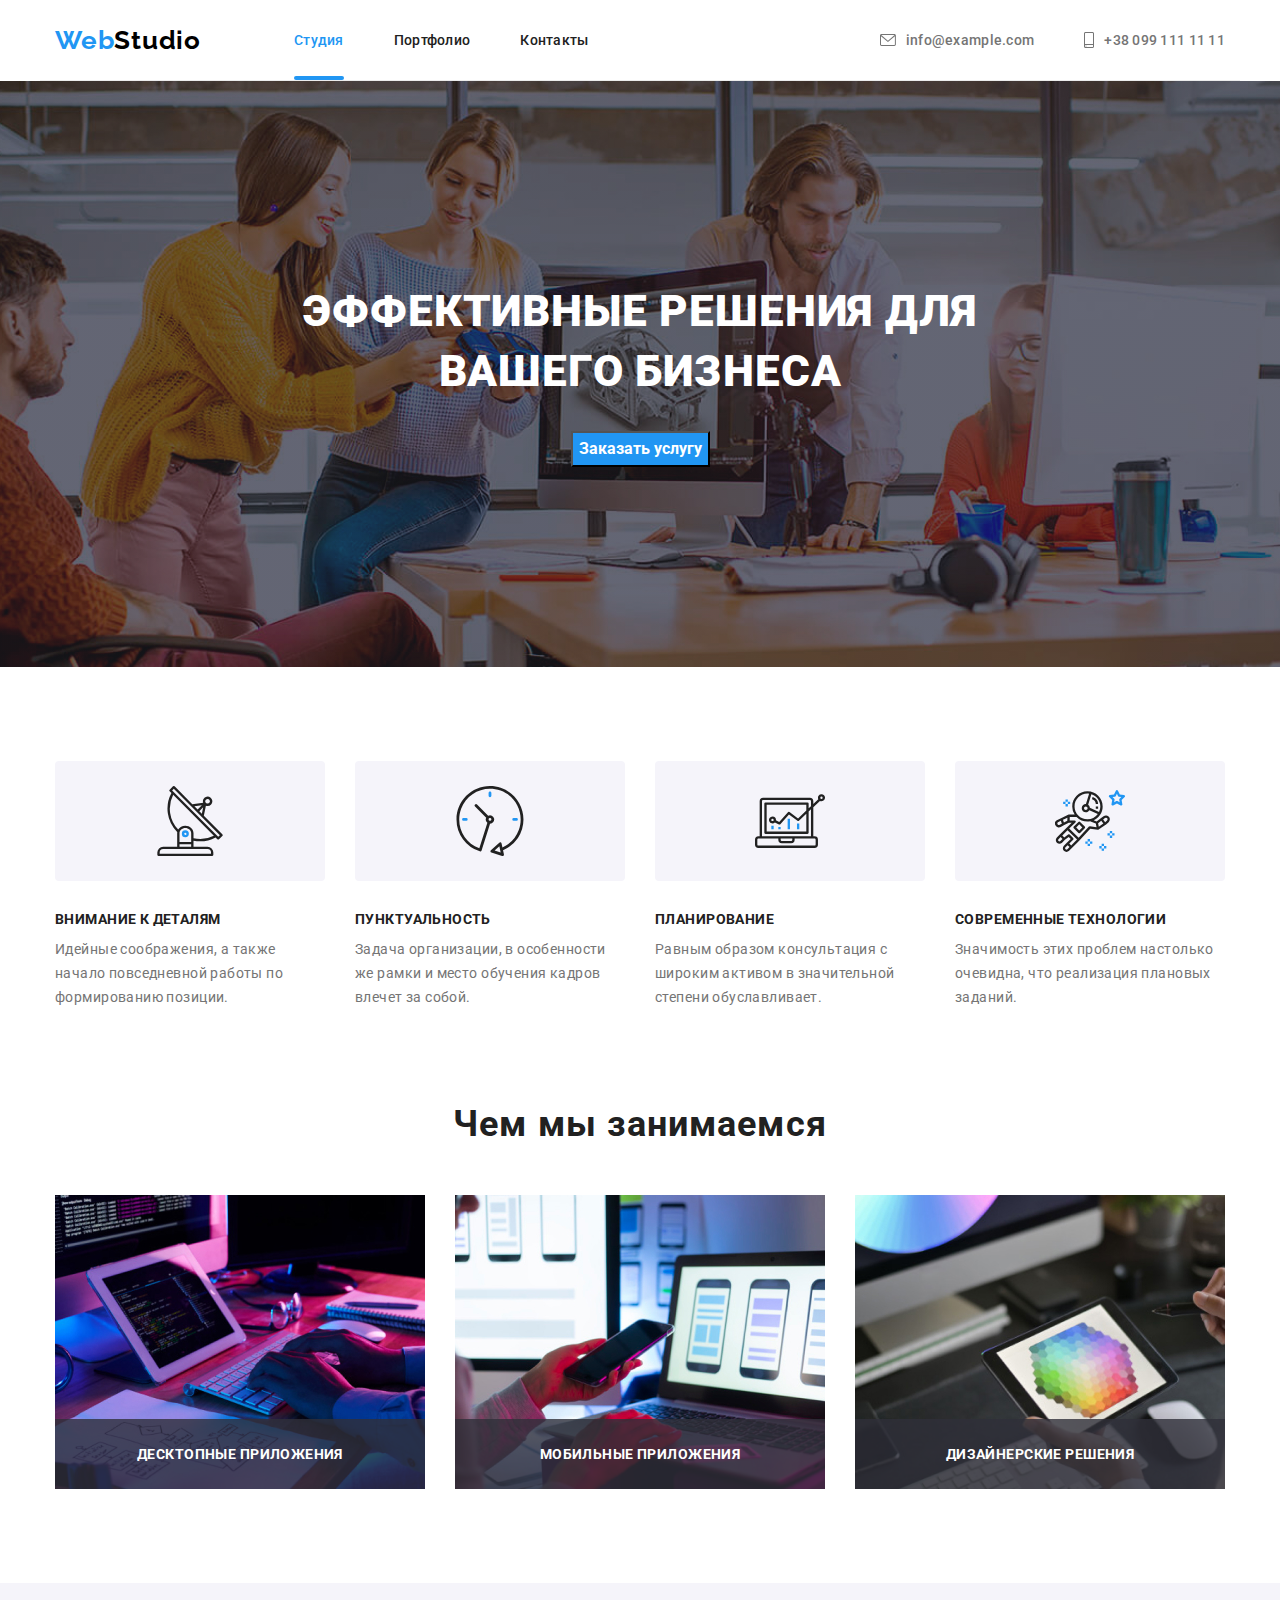
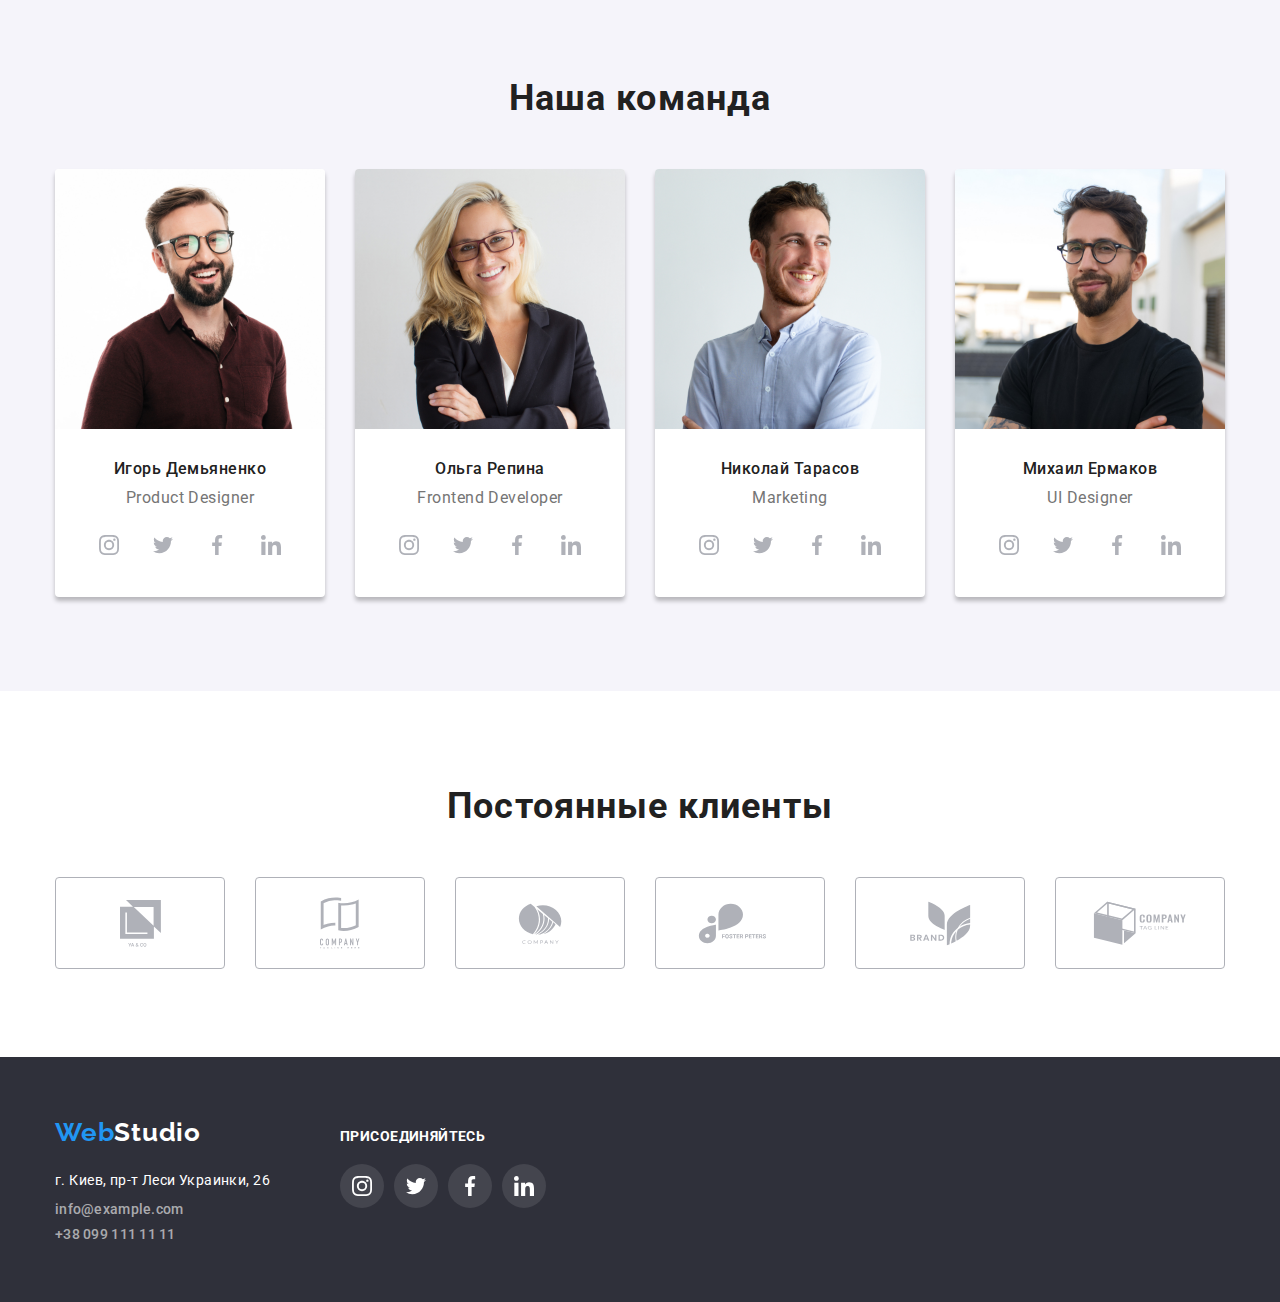
==== index.html @ e147293d "начало" ====
<!DOCTYPE html>
<html lang="ru">
  <head>
    <meta charset="UTF-8">
    <meta http-equiv="X-UA-Compatible" content="IE=edge">
    <meta name="viewport" content="width=device-width, initial-scale=1.0">
    <title>WebStudio</title>
    <link rel="preconnect" href="https://fonts.googleapis.com">
    <link rel="preconnect" href="https://fonts.gstatic.com" crossorigin>
    <link href="https://fonts.googleapis.com/css2?family=Raleway:wght@700&family=Roboto:wght@400;500;700;900&display=swap" rel="stylesheet">
    <link rel="stylesheet" href="https://cdnjs.cloudflare.com/ajax/libs/modern-normalize/1.1.0/modern-normalize.min.css">
    <link rel="stylesheet" href="./css/style.css"/>
  </head>
  <body>
    <!--Шапка сайта-->
    <header>
      <!-- навигация -->
      <div class="conteiner head">
        <a  href="index.html" class="logo">Web<span class="logo-span">Studio</span></a>
        <nav class="nav">
          <ul class="nav-list">
            <li class="nav-item"><a class="nav-link studio" href="index.html">Студия</a></li>
            <li class="nav-item"><a class="nav-link" href="portfolio.html">Портфолио</a></li>
            <li class="nav-item"><a class="nav-link" href="">Контакты</a></li>
          </ul>
        </nav>
        <ul class="contact-list">
          <li class="contact-item mail">
            <a class="contact-link" href="mailto:info@example.com">
              <svg class="contact-svg" width="16px" height="12px">
                <use href="./foto/symbol-defs.svg#envelope"></use>
              </svg>
              info@example.com
            </a>
          </li>
          <li class="contact-item tel">
            <a class="contact-link" href="tel:+380991111111">
              <svg class="contact-svg" width="10px" height="16px">
                <use href="./foto/symbol-defs.svg#smartphone"></use>
              </svg>
              +38 099 111 11 11
            </a>
          </li>
        </ul>
      </div>
    </header>
    <main>
      <!-- эффективные решения-->
      <section class="effective-solutions">
        <div class="conteiner">
          <h1 class="effective-solutions-title">Эффективные решения для вашего бизнеса</h1>
          <button type="button" class="effective-solutions-button" data-modal-open>Заказать услугу</button>
        </div>
      </section>
      <!-- список преимуществ-->
      <section class="advantage">
        <div class="conteiner">

          <h2 class="advantage-title visually-hidden">Наши преимущестсва</h2>
          <ul class="advantage-list">
            <li class="advantage-item">
                <div class="advantage-bg"> 
                  <svg class="advantage-svg" width="70px" height="70px">
                    <use href="./foto/symbol-defs.svg#antenna"></use>
                  </svg>
                </div>
                <h3 class="advantage-item-title">Внимание к деталям</h3>
                <p class="advantage-item-text">Идейные соображения, а также начало повседневной работы по формированию позиции.</p>
            </li>
            <li class="advantage-item">
              <div class="advantage-bg"> 
                <svg class="advantage-svg" width="70px" height="70px">
                  <use href="./foto/symbol-defs.svg#clock"></use>
                </svg>
              </div>
              <h3 class="advantage-item-title">Пунктуальность</h3>
              <p class="advantage-item-text">Задача организации, в особенности же рамки и место обучения кадров влечет за собой.</p>
            </li>
            <li class="advantage-item">
              <div class="advantage-bg"> 
                <svg class="advantage-svg" width="70px" height="70px">
                  <use href="./foto/symbol-defs.svg#diagram"></use>
                </svg>
              </div>
              <h3 class="advantage-item-title">Планирование</h3>
              <p class="advantage-item-text">Равным образом консультация с широким активом в значительной степени обуславливает.</p>
            </li>
            <li class="advantage-item">
              <div class="advantage-bg"> 
                <svg class="advantage-svg" width="70px" height="70px">
                  <use href="./foto/symbol-defs.svg#astronaut"></use>
                </svg>
              </div>
              <h3 class="advantage-item-title">Современные технологии</h3>
              <p class="advantage-item-text">Значимость этих проблем настолько очевидна, что реализация плановых заданий.</p>
            </li>
          </ul>
        </div>
      </section>
      <!--Наши возможности-->
      <section class="opportunities">
        <div class="conteiner">
          <h2 class="opportunities-title">Чем мы занимаемся</h2>
          <ul class="opportunities-list">
            <li class="opportunities-item">
              <img src="foto/keyboard.jpg" alt="Клавиатуруа" width="370">
              <p class="opportunities-item-text">Десктопные приложения</p>
            </li>
            <li class="opportunities-item">
                <img src="foto/notebook.jpg" alt="Ноутбук" width="370">
                <p class="opportunities-item-text">Мобильные приложения</p>
            </li>
            <li class="opportunities-item">
              <img src="foto/tablet.jpg" alt="Планшет" width="370">
              <p class="opportunities-item-text">Дизайнерские решения</p>
            </li>
          </ul>
        </div>
      </section>
      <!-- наша команда-->
      <section class="team">
        <div class="conteiner">
          <h2 class="team-title">Наша команда</h2>
          <ul class="team-list">
            <li class="team-item">
                <div class="team-image">
                  <img src="foto/demyanenko.jpg" alt="Игорь Демьяненко" width="270">
                </div>
                <div class="team-signature">
                  <h3 class="team-item-sudtitle">Игорь Демьяненко</h3>
                  <p lang="en" class="team-item-text">Product Designer</p>
                </div>
                <!-- Социальные ссылки "Наш команда" -->
                <ul class="team-social-list">
                  <li class="team-social-item">
                    <a href="https://www.instagram.com" class="team-social-link">
                      <svg class="team-social-icon" width="20px" height="20px">
                        <use href="./foto/symbol-defs.svg#instagram"></use>
                      </svg>
                    </a>
                  </li>
                  <li class="team-social-item">
                    <a href="https://twitter.com" class="team-social-link">
                      <svg class="team-social-icon" width="20px" height="20px">
                        <use href="./foto/symbol-defs.svg#twitter"></use>
                      </svg>
                    </a>
                  </li>
                  <li class="team-social-item">
                    <a href="https://facebook.com" class="team-social-link">
                      <svg class="team-social-icon" width="20px" height="20px">
                        <use href="./foto/symbol-defs.svg#facebook"></use>
                      </svg>
                    </a>
                  </li>
                  <li class="team-social-item">
                    <a href="https://www.linkedin.com/" class="team-social-link">
                      <svg class="team-social-icon" width="20px" height="20px">
                        <use href="./foto/symbol-defs.svg#linkedin"></use>
                      </svg>
                    </a>
                  </li>
                </ul>
            </li>
            <li class="team-item">
                <div class="team-image">
                  <img src="foto/repina.jpg" alt="Ольга Репина" width="270">
                </div>
                <div class="team-signature">
                  <h3 class="team-item-sudtitle">Ольга Репина</h3>
                  <p lang="en" class="team-item-text">Frontend Developer</p>
                </div>
                <!-- Социальные ссылки "Наш команда" -->
                <ul class="team-social-list">
                  <li class="team-social-item">
                    <a href="https://www.instagram.com" class="team-social-link">
                      <svg class="team-social-icon" width="20px" height="20px">
                        <use href="./foto/symbol-defs.svg#instagram"></use>
                      </svg>
                    </a>
                  </li>
                  <li class="team-social-item">
                    <a href="https://twitter.com" class="team-social-link">
                      <svg class="team-social-icon" width="20px" height="20px">
                        <use href="./foto/symbol-defs.svg#twitter"></use>
                      </svg>
                    </a>
                  </li>
                  <li class="team-social-item">
                    <a href="https://facebook.com" class="team-social-link">
                      <svg class="team-social-icon" width="20px" height="20px">
                        <use href="./foto/symbol-defs.svg#facebook"></use>
                      </svg>
                    </a>
                  </li>
                  <li class="team-social-item">
                    <a href="https://www.linkedin.com/" class="team-social-link">
                      <svg class="team-social-icon" width="20px" height="20px">
                        <use href="./foto/symbol-defs.svg#linkedin"></use>
                      </svg>
                    </a>
                  </li>
                </ul>
            </li>
            <li class="team-item">
                <div class="team-image">
                  <img src="foto/tarasov.jpg" alt="Николай Тарасов" width="270">
                </div>
                <div class="team-signature">
                  <h3 class="team-item-sudtitle">Николай Тарасов</h3>
                  <p lang="en" class="team-item-text">Marketing</p>
                </div>
                <!-- Социальные ссылки "Наш команда" -->
                <ul class="team-social-list">
                  <li class="team-social-item">
                    <a href="https://www.instagram.com" class="team-social-link">
                      <svg class="team-social-icon" width="20px" height="20px">
                        <use href="./foto/symbol-defs.svg#instagram"></use>
                      </svg>
                    </a>
                  </li>
                  <li class="team-social-item">
                    <a href="https://twitter.com" class="team-social-link">
                      <svg class="team-social-icon" width="20px" height="20px">
                        <use href="./foto/symbol-defs.svg#twitter"></use>
                      </svg>
                    </a>
                  </li>
                  <li class="team-social-item">
                    <a href="https://facebook.com" class="team-social-link">
                      <svg class="team-social-icon" width="20px" height="20px">
                        <use href="./foto/symbol-defs.svg#facebook"></use>
                      </svg>
                    </a>
                  </li>
                  <li class="team-social-item">
                    <a href="https://www.linkedin.com/" class="team-social-link">
                      <svg class="team-social-icon" width="20px" height="20px">
                        <use href="./foto/symbol-defs.svg#linkedin"></use>
                      </svg>
                    </a>
                  </li>
                </ul>
            </li>
            <li class="team-item">
                <div class="team-image">
                  <img src="foto/ermakov.jpg" alt="Михаил Ермаков" width="270">
                </div>
                <div class="team-signature">
                  <h3 class="team-item-sudtitle">Михаил Ермаков</h3>
                  <p lang="en" class="team-item-text">UI Designer</p>
                </div>
                <!-- социальные ссылки нашей команды -->
                <ul class="team-social-list">
                  <li class="team-social-item">
                    <a href="https://www.instagram.com" class="team-social-link">
                      <svg class="team-social-icon" width="20px" height="20px">
                        <use href="./foto/symbol-defs.svg#instagram"></use>
                      </svg>
                    </a>
                  </li>
                  <li class="team-social-item">
                    <a href="https://twitter.com" class="team-social-link">
                      <svg class="team-social-icon" width="20px" height="20px">
                        <use href="./foto/symbol-defs.svg#twitter"></use>
                      </svg>
                    </a>
                  </li>
                  <!-- Социальные ссылки "Наш команда" -->
                  <li class="team-social-item">
                    <a href="https://facebook.com" class="team-social-link">
                      <svg class="team-social-icon" width="20px" height="20px">
                        <use href="./foto/symbol-defs.svg#facebook"></use>
                      </svg>
                    </a>
                  </li>
                  <li class="team-social-item">
                    <a href="https://www.linkedin.com/" class="team-social-link">
                      <svg class="team-social-icon" width="20px" height="20px">
                        <use href="./foto/symbol-defs.svg#linkedin"></use>
                      </svg>
                    </a>
                  </li>
                </ul>
            </li>
          </ul>
        </div>
      </section>
      <!-- Постоянные клиенты -->
      <section class="clients">
        <div class="conteiner">
          <h2 class="clients-title">Постоянные клиенты</h2>
          <ul class="clients-list">
            <li class="clients-item">
              <a href="" class="clients-link">
                <svg class="clients-icon" width="41" height="47">
                  <use href="./foto/symbol-defs.svg#Client-1" ></use>
                </svg>
              </a>
            </li>
            <li class="clients-item">
              <a href="" class="clients-link">
                <svg class="clients-icon" width="40" height="52">
                  <use href="./foto/symbol-defs.svg#Client-2"></use>
                </svg>
              </a>
            </li>
            <li class="clients-item">
              <a href="" class="clients-link">
                <svg class="clients-icon" width="44" height="41">
                  <use href="./foto/symbol-defs.svg#Client-3"></use>
                </svg>
              </a>
            </li>
            <li class="clients-item">
              <a href="" class="clients-link">
                <svg class="clients-icon" width="85" height="41">
                  <use href="./foto/symbol-defs.svg#Client-4"></use>
                </svg>
              </a>
            </li>
            <li class="clients-item">
              <a href="" class="clients-link">
                <svg class="clients-icon" width="63" height="45">
                  <use href="./foto/symbol-defs.svg#Client-5"></use>
                </svg>
              </a>
            </li>
            <li class="clients-item">
              <a href="" class="clients-link">
                <svg class="clients-icon" width="94" height="44">
                  <use href="./foto/symbol-defs.svg#Client-6"></use>
                </svg>
              </a>
            </li>
          </ul>
        </div>
      </section>
    </main>
    <!-- Подвал -->
    <footer>
      <div class="conteiner footer">
        <!-- Контакты -->
        <div class="footer-address">
          <a href="index.html" class="logo logotype">Web<span class="footer-logo">Studio</span></a>
          <address>
            <p class="address-text">г. Киев, пр-т Леси Украинки, 26</p>
            <ul class="footer-contact">
              <li class="footer-link"><a class="footer-mail" href="mailto:info@example.com">info@example.com</a></li>
              <li class="footer-link"><a class="footer-tel" href="tel:+380991111111">+38 099 111 11 11</a></li>
            </ul>
          </address>
        </div>
        <!-- социальные сети -->
        <div class="footer-social">
          <h3 class="footer-social-title">Присоединяйтесь</h3>
          <ul class="footer-social-list">
            <li class="footer-social-item">
              <a href="https://www.instagram.com" class="footer-social-link">
                <svg class="footer-social-icon" width="20px" height="20px">
                  <use href="./foto/symbol-defs.svg#instagram"></use>
                </svg>
              </a>
            </li>
            <li class="footer-social-item">
              <a href="https://twitter.com" class="footer-social-link">
                <svg class="footer-social-icon" width="20px" height="20px">
                  <use href="./foto/symbol-defs.svg#twitter"></use>
                </svg>
              </a>
            </li>
            <li class="footer-social-item">
              <a href="https://www.facebook.com" class="footer-social-link">
                <svg class="footer-social-icon" width="20px" height="20px">
                  <use href="./foto/symbol-defs.svg#facebook"></use>
                </svg>
              </a>
            </li>
            <li class="footer-social-item">
              <a href="https://www.linkedin.com/" class="footer-social-link">
                <svg class="footer-social-icon" width="20px" height="20px">
                  <use href="./foto/symbol-defs.svg#linkedin"></use>
                </svg>
              </a>
            </li>
          </ul>
        </div>
      </div>
    </footer>
     <!-- модальное окно "заказать услугу" -->
    <div class="backdrop is-hidden" data-modal>
      <div class="modal">
        <button class="modal-close" data-modal-close>
          <svg class="modal-vector" width="11px" height="11px">
            <use href="./foto/symbol-defs.svg#vector"></use>
          </svg>
        </button>
      </div>
    </div>
    <script src="./js/modal.js">
    </script>
  </body>
</html>
---- css/style.css ----
:root{
  --master-color: #2196F3;
  --text-color: #212121;
  --paragraph-color: #757575;
  --border-card: 1px solid #eee;
  --master-hover-focus: 250ms cubic-bezier(0.4, 0, 0.2, 1);
  --time-hover: 250ms;
}

body {
  position: relative;
  font-family: 'Roboto', sans-serif; 
  font-style: normal;
  font-weight: 500;
  font-size: 14px;
  line-height: 16px;
  letter-spacing: 0.02em;
}

h1,
h2,
h3,
h4,
h5,
h6,
p {
  margin: 0;
}

a {
  text-decoration: none;
  font-style: normal;
}

ul {
  list-style: none;
}

header ul a:hover{
  color: var(--master-color);
  cursor: poiter;
  transition-delay: var(--master-hover-focus);
}

header ul a:focus{
  color: var(--master-color);
  transition-delay: var(--master-hover-focus);
}

img{
  display: block;
  max-width: 100%;
  height: auto;
}

footer {
  background-color: #2F303A;
  padding-top: 60px;
  padding-bottom: 60px;
}

/* Шапка */

.conteiner{
  padding-right: 15px;
  padding-left: 15px;
  margin-right: auto;
  margin-left: auto;
  width: 1200px;
}

.head{
  display: flex;
  align-items: center;
  border-bottom: 1px solid #ECECEC;
}

/* Логотип компании */

.logo{
  display: block;
  font-family: 'Raleway', sans-serif;
  font-style: normal;
  font-weight: 700;
  font-size: 26px;
  line-height: 31px;
  letter-spacing: 0.03em;
  color: var(--master-color);
  margin-right: 93px;
}

.logo-span{
  color: #000;
}

/* Навигация по сайту */

.nav-list{
  display: flex;
  padding: 0;
  margin: 0;
}

.nav-item{
  margin-right: 50px;
}

.nav-item:last-child{
  margin-right: 0;
}

.nav-link{
  position: relative;
  display: block;
  font-weight: 500;
  font-size: 14px;
  line-height: 16px;
  letter-spacing: 0.02em;
  color: var(--text-color);
  padding-top: 32px;
  padding-bottom: 32px;
}

.studio{
  color: var(--master-color);
}

.studio::after{
  content: '';
  position: absolute;
  display: block;
  bottom: 0;
  left: 0;
  width: 100%;
  height: 4px;
  background-color: var(--master-color);
  border-radius: 2px;
}

.portfolio{
  color: var(--master-color);
}

.portfolio::after{
  content: '';
  position: absolute;
  display: block;
  bottom: 0;
  left: 0;
  width: 100%;
  height: 4px;
  background-color: var(--master-color);
  border-radius: 2px;
}

/* Контакты шапки */
.contact-list{
  display: flex;
  padding: 0;
  margin: 0;
  margin-left: auto;
}

.contact-item{
  margin-right: 50px;
}

.contact-item:last-child{
  margin-right: 0;
}

.contact-link{
  display: flex;
  padding-top: 32px;
  padding-bottom: 32px;
  color: var(--paragraph-color);
  align-items: center;
  transition: var(--time-hover) color;
}

.contact-link:hover{
  color: var(--master-color);
  transition-delay: var(--master-hover-focus);
}

.contact-link:focus{
  color: var(--master-color);
  transition-delay: var(--master-hover-focus);
}

.contact-svg{
  margin-right: 10px;
  fill: currentColor;
}


/* Эффективные решения */

.effective-solutions{
  max-width: 1600px;
  background: linear-gradient(rgba(47, 48, 58, 0.4), rgba(47, 48, 58, 0.4) ), url(../foto/effect.jpg);
  background-repeat: no-repeat;
  background-position: center;
  text-align: center;
  letter-spacing: 0.06em;
  padding-top: 200px;
  padding-bottom: 200px;
  margin-right: auto;
  margin-left: auto;
}

/* Загаловок "эффективные решения" */
.effective-solutions-title {
  display: inline-block;
  font-weight: 900;
  font-size: 44px;
  line-height: 60px;
  max-width: 696px;
  text-transform: uppercase;
  color: #fff;
  margin-bottom: 30px;
}

/* Кнопка "заказать услугу" */
.effective-solutions-button{
  display: block;
  background-color: var(--master-color);
  font-weight: bold;
  font-size: 16px;
  line-height: 30px;
  color: #fff;
  margin-right: auto;
  margin-left: auto;
  transition: var(--time-hover) background-color;
}

.effective-solutions-button:hover{
  background-color: #188CE8;
  transition-delay: var(--master-hover-focus);
}

.effective-solutions-button:focus{
  background-color: #188CE8;
  transition-delay: var(--master-hover-focus);
}

/* Список преимуществ */
.advantage{
  padding-top: 94px;
  padding-bottom: 94px;
}

.visually-hidden{
  position: absolute;
  width: 1px;
  height: 1px;
  margin: -1px;
  border: 0;
  padding: 0;
  white-space: nowrap;
  clip-path: inset(100%);
  clip: rect(0 0 0 0);
  overflow: hidden;
  
}

.advantage-list{
  display: flex;
  margin: 0;
  padding: 0;
}

.advantage-item{
  width: 270px;
  margin-right: 30px;
}

.advantage-bg{
  background-color: #F5F4FA;
  height: 120px;
  margin-bottom: 30px;
  border-radius: 4px;
  display: flex;
  align-items: center;
  justify-content: center;
  
}

.advantage-item:last-child{
  margin-right: 0;
}
.advantage-item-title{
  font-weight: bold;
  font-size: 14px;
  line-height: 16px;
  letter-spacing: 0.03em;
  text-transform: uppercase;
  color: var(--text-color);
  margin: 0 0 10px 0;
}

.advantage-item-text{
  font-weight: normal;
  font-size: 14px;
  line-height: 24px;
  letter-spacing: 0.03em;
  color: var(--paragraph-color);
  margin: 0;
}

/* Чем мы занимаемся */
.opportunities{
  padding-bottom: 94px;
}
.opportunities-title{
  font-weight: bold;
  font-size: 36px;
  line-height: 42px;
  text-align: center;
  letter-spacing: 0.03em;
  color: var(--text-color);
  margin-bottom: 50px;
}

.opportunities-list{
  display: flex;
  margin: 0;
  padding: 0;
}

.opportunities-item{
  position: relative;
  width: 370px;
  margin-right: 30px;
}

.opportunities-item-text{
  position: absolute;
  width: 100%;
  height: 70px;
  left: 0;
  bottom: 0;
  padding: 27px 0;
  background-color: rgba(47, 48, 58, 0.8);
  font-style: normal;
  font-weight: bold;
  font-size: 14px;
  line-height: 16px;
  text-align: center;
  letter-spacing: 0.03em;
  text-transform: uppercase;
  color: #fff;
}

.opportunities-item:last-child{
  margin-right: 0;
}

/* Наша команда */

.team{
  background-color:#F5F4FA;
  padding-top: 94px;
  padding-bottom: 94px;
}

.team-title{
  font-weight: bold;
  font-size: 36px;
  line-height: 42px;
  text-align: center;
  letter-spacing: 0.03em;
  color: var(--text-color);
  margin-bottom: 50px;
}

.team-list{
  display: flex;
  margin: 0;
  padding: 0;
}

.team-item{
  width: 270px;
  border-radius: 4px ;
  box-shadow: 0px 4px 4px rgba(0, 0, 0, 0.25);
  margin-right: 30px;
  overflow: hidden;
  background-color: #fff;
}

.team-item:last-child{
  margin-right: 0;
}

.team-signature{
  padding: 30px 0 16px 0;
}

.team-item-sudtitle{
  font-weight: 500;
  font-size: 16px;
  line-height: 19px;
  text-align: center;
  letter-spacing: 0.03em;
  color: var(--text-color);
  margin-bottom: 10px;
  }

.team-item-text{
  font-weight: normal;
  font-size: 16px;
  line-height: 19px;
  text-align: center;
  letter-spacing: 0.03em;
  color: var(--paragraph-color);
  margin: 0;
}

/* Социальные ссылки "Наша команда" */

.team-social-list{
  display: flex;
  padding: 0;
  justify-content: center;
  margin-bottom: 30px;
  
}

.team-social-item{
  margin-right: 10px;
}

.team-social-item:last-child{
  margin-right: 0;
}

.team-social-link{
  display: block;
  width: 44px;
  height: 44px;
  border-radius: 50%;
  color: #afb1b8;
  display: flex;
  align-items: center;
  justify-content: center;
  transition: var(--time-hover) background-color, color;
} 

.team-social-link:hover{
  color: #fff;
  background-color: var(--master-color);
  transition-duration: var(--master-hover-focus);
}

.team-social-link:focus{
  color: #fff;
  background-color:var(--master-color);
  transition-duration: var(--master-hover-focus);
}

.team-social-icon{
  fill: currentColor;
}


/* постоянные клиенты ссылки */
.clients{
  padding-top: 94px;
  padding-bottom: 88px;
}
.clients-title{
  font-style: normal;
  font-weight: bold;
  font-size: 36px;
  line-height: 42px;
  text-align: center;
  letter-spacing: 0.03em;
  color: #212121;
  margin-bottom: 50px;
}

.clients-list{
  display: flex;
  margin: 0;
  padding: 0;
}

.clients-item{
  margin-right: 30px;
}

.clients-item:last-child{
  margin-right: 0;
}

/* клиенты ссылка */
.clients-link{
  width: 170px;
  height: 92px;
  color: #AFB1B8;
  border-radius: 4px;
  border: 1px solid #AFB1B8;
  display: flex;
  align-items: center;
  justify-content: center;
  transition: var(--time-hover) border-color, color;
}

.clients-link:hover{
  border-color: var(--master-color);
  color: var(--master-color);
  transition-delay: var(--master-hover-focus);
}

.clients-link:focus{
  border-color: var(--master-color);
  color: var(--master-color);
  transition-delay: var(--master-hover-focus);
}

/* клиенты SVG иконки */
.clients-icon{
  fill: currentColor;
  
}

/* Подвал */
.footer{
  display: flex;
  align-items: baseline;
}

.footer-address{
  margin-right: 70px;
}

.logotype{
  display: inline-block;
  margin-right: 0;
  margin-bottom: 20px;
}

.footer-logo{
  color: #fff;
}

.address-text {
  display: inline-block;
  font-style: normal;
  font-weight: normal;
  font-size: 14px;
  line-height: 24px;
  letter-spacing: 0.03em;
  color: #fff;
  padding: 0;
  margin: 0 0 9px 0;
}

.footer-contact{
  padding: 0;
  margin: 0;
}

.footer-link{
  margin-bottom: 9px;
}

.footer-link:last-child{
  margin-bottom: 0;
}

.footer-mail, .footer-tel{
  display: inline-block;
  color: rgba(255, 255, 255, 0.6);
}
/* Социальные ссылки "Присоединяйтесь" */

.footer-social-title{
  font-weight: bold;
  font-size: 14px;
  line-height: 16px;
  letter-spacing: 0.03em;
  text-transform: uppercase;
  color: #FFFFFF;
  margin-bottom: 20px;;
}

.footer-social-list{
  display: flex;
  padding: 0;
  margin: 0;
}

.footer-social-item {
  margin-right: 10px;
}

.footer-social-item:last-child{
  margin-right: 0;
}

.footer-social-link{
  content: '';
  display: inline-block;
  width: 44px;
  height: 44px;
  background-repeat: no-repeat;
  background-position: center;
  border-radius: 50%;
  background-color: rgba(255, 255, 255, 0.1);
  transition: var(--time-hover) background-color;
}

.footer-social-link:hover{
  background-color: var(--master-color);
  transition-duration: var(--master-hover-focus);
  
}

.footer-social-link:focus{
  background-color: var(--master-color);
  transition-duration: var(--master-hover-focus);
}

.footer-social-icon{
  transform: translate(60%, 60%);
  fill:#fff;
}

/* Портфолио */

/* Фильтры */
.filter-and-project{
  padding-top: 94px;
  padding-bottom: 94px;
}

.filter-list{
  display: flex;
  justify-content: center;
  margin: 0 0 50px 0;
  padding: 0;
}

.filter-item{
  font-weight: 500;
  font-size: 16px;
  line-height: 26px;
  text-align: center;
  letter-spacing: 0.03em;
  margin-right: 8px;
}

.filter-button{
  border: none;
  border-radius: 4px;
  background-color: #F5F4FA;
  padding: 6px 22px;
  transition: var(--time-hover) background-color, color, box-shadow;
}

.filter-item:last-child{
  margin-right: 0;
}

.filter-button:hover{
  background-color: var(--master-color);
  color: #fff;
  box-shadow: 0px 4px 4px rgba(0, 0, 0, 0.25);
  transition-delay: var(--master-hover-focus);
}

.filter-button:focus{
  background-color: var(--master-color);
  color: #fff;
  box-shadow: 0px 4px 4px rgba(0, 0, 0, 0.25);
  transition-delay: var(--master-hover-focus);
}

/* Проекты */

.our-projects{
  display: none;
}

.project-list{
  display: flex;
  flex-wrap: wrap;
  justify-content: center;
  padding: 0;
  margin: 0;
}

.project-card{
  margin-right: 30px;
  margin-bottom: 30px;
  transition: var(--time-hover) box-shadow;
}

.project-card:nth-child(3n){
  margin-right: 0;
}

.project-card:nth-last-child(-n+3){
  margin-bottom: 0;
}

.project-card:hover{
  box-shadow: 0px 4px 4px rgba(0, 0, 0, 0.25);
  transition-delay: var(--master-hover-focus);
}

.project-card:focus{
  box-shadow: 0px 4px 4px rgba(0, 0, 0, 0.25);
  transition-delay: var(--master-hover-focus);
}

/* .project-card:hover */

.project-overlay{
  position: relative;
  overflow: hidden;
}

.project-overlay-text{
  position: absolute;
  width: 100%;
  height: 100%;
  top: 100%;
  left: 0;
  font-style: normal;
  font-weight: normal;
  font-size: 18px;
  line-height: 28px;
  letter-spacing: 0.03em;
  color: #FFFFFF;
  background-color: rgba(33, 150, 243, 0.9);
  padding: 63px 24px;
  transition: transform 250ms cubic-bezier(0.4, 0, 0.2, 1);
}

.project-card:hover .project-overlay-text{
  transform: translateY(-100%);
  transition: transform 250ms cubic-bezier(0.4, 0, 0.2, 1);
}

.card-heading{
  padding: 20px 24px;
  border-right: var(--border-card);
  border-bottom: var(--border-card);
  border-left: var(--border-card);
}

.project-title{
  font-weight: bold;
  font-size: 18px;
  line-height: 36px;
  letter-spacing: 0.06em;
  text-align: left;
  color: var(--text-color);
}

.project-text{
  font-weight: normal;
  font-size: 16px;
  line-height: 30px;
  letter-spacing: 0.03em;
  text-align: left;
  color: var(--paragraph-color);
}

/* модальное окно */
.backdrop{
  position: fixed;
  top: 0;
  left: 0;
  width: 100%;
  height: 100%;
  background-color: rgba(0, 0, 0, 0.2);
}

.backdrop.is-hidden{
  opacity: 0;
  pointer-events: none;
}

.modal{
  position:absolute;
  min-width: 528px;
  min-height: 581px;
  top: 50%;
  left: 50%;
  transform: translate(-50%, -50%);
  background-color: #fff;
  padding: 8px;
}

.modal-close{
  position: absolute;
  display: flex;
  width: 30px;
  height: 30px;
  top: 8px;
  right: 8px;
  border-radius: 50%;
  border: 1px solid rgba(0, 0, 0, 0.1);
}

.modal-close{
  justify-content: center;
  align-items: center;
}
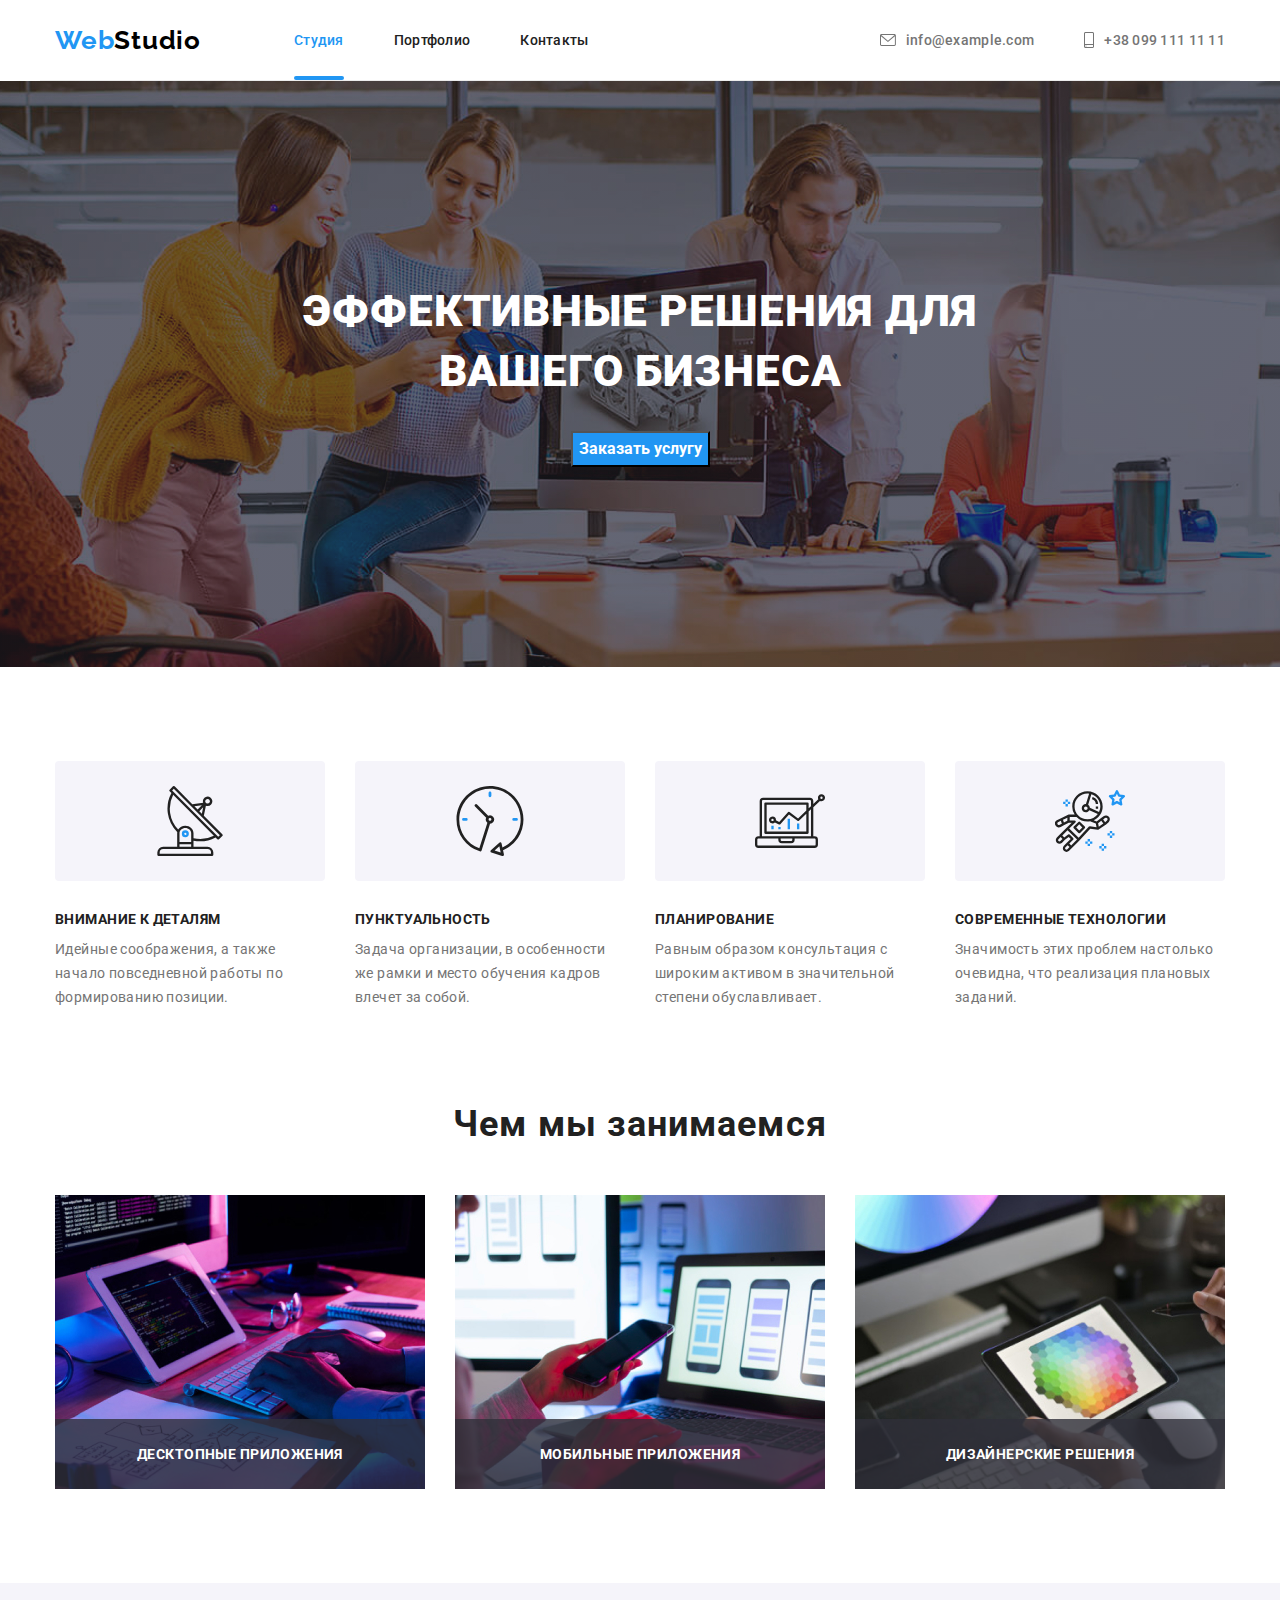
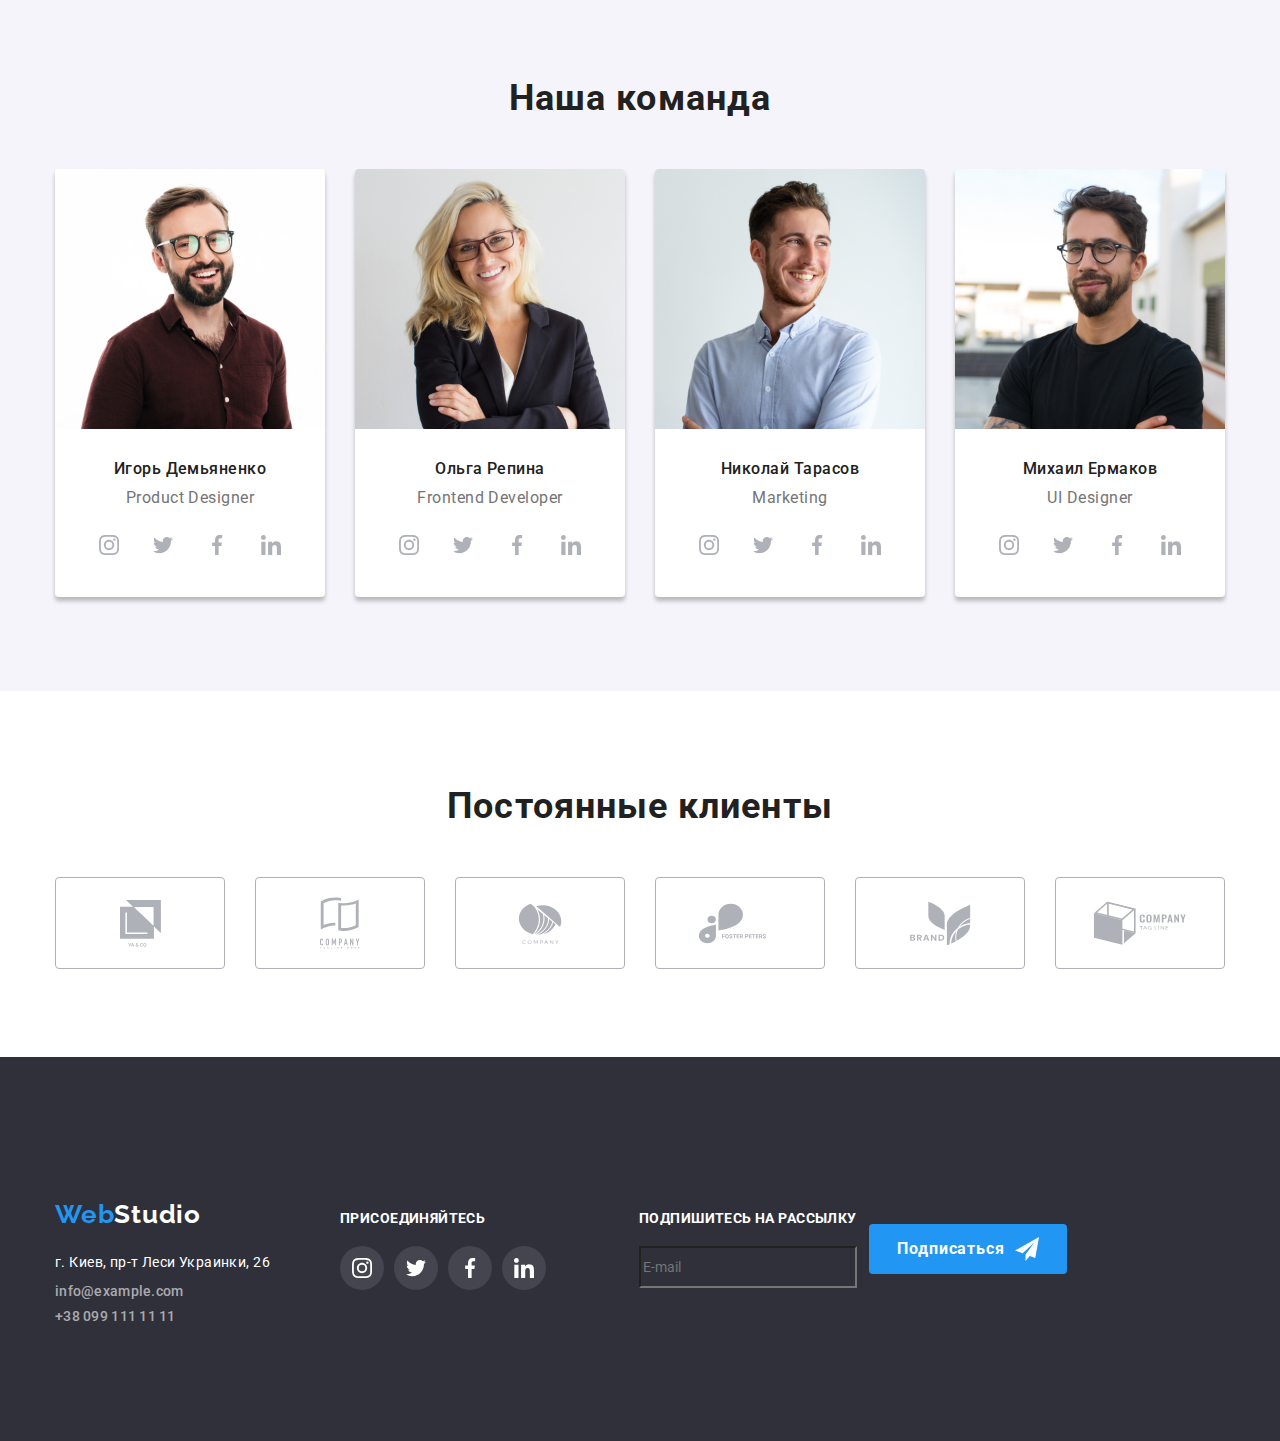
==== commit 5c9c6292: "Commit" ====
--- a/index.html
+++ b/index.html
@@ -385,16 +385,62 @@
             </li>
           </ul>
         </div>
+        <form action="" class="mailing">
+          <label for="" class="mailing-label">
+            <h3 class="footer-social-title">Подпишитесь на рассылку</h3>
+            <input class="mailing-input" type="email" name="mailing" placeholder="E-mail">
+          </label>
+          <button class="mailing-button" type="submit" width="200px" height="50px">
+            Подписаться
+            <svg class="mailing-svg" width="24px" height="24px">
+              <use href="./foto/symbol-defs.svg#telegram"></use>
+            </svg>
+          </button>
+        </form>
       </div>
+      
     </footer>
-     <!-- модальное окно "заказать услугу" -->
-    <div class="backdrop is-hidden" data-modal>
+     <!-- модальное окно "заказать услугу" --><!--  -->
+    <div class="backdrop is-hidden " data-modal>
       <div class="modal">
         <button class="modal-close" data-modal-close>
           <svg class="modal-vector" width="11px" height="11px">
             <use href="./foto/symbol-defs.svg#vector"></use>
           </svg>
         </button>
+        <div class="modal-forms">
+          <h3 class="modal-title">Оставьте свои данные, мы вам перезвоним</h3>
+          <form action="" class="modal-from">
+            <label for="" class="modal-label">Имя</label>
+            <input type="text" placeholder=" " class="modal-input">
+            <svg class="modal-icon" width="18px" height="18px">
+              <use href="./foto/symbol-defs.svg#person-black" width="18px" height="18px" ></use>
+            </svg>
+          </form>
+          <form action="" class="modal-from">
+            <label for="" class="modal-label">Телефон</label>
+            <input type="tel" placeholder=" " class="modal-input" width="100%">
+            <svg class="modal-icon" width="18px" height="18px">
+              <use href="./foto/symbol-defs.svg#phone-black"></use>
+            </svg>
+          </form>
+          <form action="" class="modal-from">
+            <label for="" class="modal-label">Почта</label>
+            <input type="email" placeholder=" " class="modal-input">
+            <svg class="modal-icon" width="18px" height="18px">
+              <use href="./foto/symbol-defs.svg#email-black"></use>
+            </svg>
+          </form>
+          <form action="" class="modal-from">
+            <label for="" class="modal-label">Комметарий</label>
+            <textarea name="" id="" cols="30" rows="10" placeholder="Введите текст" class="modal-textarea"></textarea>
+          </form>
+          <form action="" class="modal-from-check">
+            <input type="checkbox" name="" id="" class="modal-checkbox">
+            Соглашаюсь с рассылкой и принимаю <a href="" class="modal-label-link">Условия договора</a>
+          </form>
+          <button class="modal-button-send">Отправить</button>
+        </div>
       </div>
     </div>
     <script src="./js/modal.js">
--- a/css/style.css
+++ b/css/style.css
@@ -39,12 +39,12 @@
 header ul a:hover{
   color: var(--master-color);
   cursor: poiter;
-  transition-delay: var(--master-hover-focus);
+  transition: var(--master-hover-focus);
 }
 
 header ul a:focus{
   color: var(--master-color);
-  transition-delay: var(--master-hover-focus);
+  transition: var(--master-hover-focus);
 }
 
 img{
@@ -175,17 +175,17 @@
   padding-bottom: 32px;
   color: var(--paragraph-color);
   align-items: center;
-  transition: var(--time-hover) color;
+  transition: color var(--master-hover-focus) ;
 }
 
 .contact-link:hover{
   color: var(--master-color);
-  transition-delay: var(--master-hover-focus);
+  transition: var(--master-hover-focus);
 }
 
 .contact-link:focus{
   color: var(--master-color);
-  transition-delay: var(--master-hover-focus);
+  transition: var(--master-hover-focus);
 }
 
 .contact-svg{
@@ -231,17 +231,17 @@
   color: #fff;
   margin-right: auto;
   margin-left: auto;
-  transition: var(--time-hover) background-color;
+  transition: background-color var(--master-hover-focus) ;
 }
 
 .effective-solutions-button:hover{
   background-color: #188CE8;
-  transition-delay: var(--master-hover-focus);
+  transition: var(--master-hover-focus);
 }
 
 .effective-solutions-button:focus{
   background-color: #188CE8;
-  transition-delay: var(--master-hover-focus);
+  transition: var(--master-hover-focus);
 }
 
 /* Список преимуществ */
@@ -444,19 +444,19 @@
   display: flex;
   align-items: center;
   justify-content: center;
-  transition: var(--time-hover) background-color, color;
+  transition:  background-color var(--master-hover-focus), color var(--master-hover-focus);
 } 
 
 .team-social-link:hover{
   color: #fff;
   background-color: var(--master-color);
-  transition-duration: var(--master-hover-focus);
+  transition: var(--master-hover-focus);
 }
 
 .team-social-link:focus{
   color: #fff;
   background-color:var(--master-color);
-  transition-duration: var(--master-hover-focus);
+  transition: var(--master-hover-focus);
 }
 
 .team-social-icon{
@@ -504,19 +504,19 @@
   display: flex;
   align-items: center;
   justify-content: center;
-  transition: var(--time-hover) border-color, color;
+  transition: border-color var(--master-hover-focus), color var(--master-hover-focus);
 }
 
 .clients-link:hover{
   border-color: var(--master-color);
   color: var(--master-color);
-  transition-delay: var(--master-hover-focus);
+  transition: var(--master-hover-focus);
 }
 
 .clients-link:focus{
   border-color: var(--master-color);
   color: var(--master-color);
-  transition-delay: var(--master-hover-focus);
+  transition: var(--master-hover-focus);
 }
 
 /* клиенты SVG иконки */
@@ -582,8 +582,8 @@
   line-height: 16px;
   letter-spacing: 0.03em;
   text-transform: uppercase;
-  color: #FFFFFF;
-  margin-bottom: 20px;;
+  color: #fff;
+  margin-bottom: 20px;
 }
 
 .footer-social-list{
@@ -609,18 +609,18 @@
   background-position: center;
   border-radius: 50%;
   background-color: rgba(255, 255, 255, 0.1);
-  transition: var(--time-hover) background-color;
+  transition: background-color var(--master-hover-focus);
 }
 
 .footer-social-link:hover{
   background-color: var(--master-color);
-  transition-duration: var(--master-hover-focus);
+  transition: var(--master-hover-focus);
   
 }
 
 .footer-social-link:focus{
   background-color: var(--master-color);
-  transition-duration: var(--master-hover-focus);
+  transition: var(--master-hover-focus);
 }
 
 .footer-social-icon{
@@ -628,7 +628,210 @@
   fill:#fff;
 }
 
-/* Портфолио */
+.mailing{
+  display: flex;
+  align-items: center;
+  margin: 93px;
+}
+
+.mailing-input{
+  background: transparent;
+  width: 100%;
+}
+ 
+.mailing-input [placeholder] {
+  font-weight: normal;
+  font-size: 16px;
+  line-height: 20px;
+  display: flex;
+  align-items: center;
+  letter-spacing: 0.03em;
+  color: rgba(255, 255, 255, 0.6);
+}
+
+.mailing-button{
+font-weight: bold;
+font-size: 16px;
+line-height: 30px;
+display: flex;
+align-items: center;
+text-align: center;
+letter-spacing: 0.06em;
+color: #FFFFFF;
+background-color: var(--master-color);
+border: none;
+border-radius: 4px;
+margin-left: 12px;
+padding: 10px 28px;
+}
+
+.mailing-svg{
+  margin-left: 10px;
+}
+
+/* модальное окно */
+
+.backdrop{
+  position: fixed;
+  top: 0;
+  left: 0;
+  width: 100%;
+  height: 100%;
+  background-color: rgba(0, 0, 0, 0.2);
+  transition: 450ms;
+}
+
+.backdrop.is-hidden{
+  opacity: 0;
+  pointer-events: none;
+  transition: 450ms;
+}
+
+.modal{
+  position:absolute;
+  min-width: 528px;
+  min-height: 581px;
+  top: 50%;
+  left: 50%;
+  border-radius: 4px;
+  transform: translate(-50%, -50%);
+  background-color: #fff;
+  padding: 8px;
+  transition: 450ms;
+}
+
+.modal-close{
+  position: absolute;
+  display: flex;
+  background-color: #fff;
+  width: 30px;
+  height: 30px;
+  top: 8px;
+  right: 8px;
+  border-radius: 50%;
+  border: 1px solid rgba(0, 0, 0, 0.1);
+}
+
+.modal-close{
+  justify-content: center;
+  align-items: center;
+}
+
+.modal-close:hover{
+  
+}
+
+.modal-forms{
+  display: flex;
+  flex-direction: column;
+  align-content: center;
+  margin: 40px;
+}
+
+
+.modal-title{
+  font-style: normal;
+  font-weight: bold;
+  font-size: 20px;
+  line-height: 23px;
+  text-align: center;
+  letter-spacing: 0.03em;
+  color: var(--text-color);
+  margin-bottom: 12px;
+}
+
+.modal-from{
+  position: relative;
+  display: flex;
+  flex-direction: column;
+  margin-bottom: 10px;
+}
+
+.modal-form:hover{
+  fill: var(--master-color);
+  transition: var(--master-hover-focus);
+}
+
+
+.modal-label{
+  font-style: normal;
+  font-weight: normal;
+  font-size: 12px;
+  line-height: 14px;
+  letter-spacing: 0.01em;
+  color: var(--paragraph-color);
+  margin-bottom: 4px;
+  }
+
+.modal-input{
+  padding-left: 42px;
+}
+
+[placeholder]{
+  padding-top: 11px;
+  padding-bottom: 11px;
+}
+
+.modal-icon{
+  display: block;
+  position: absolute;
+  top: 50%;
+  left: 12px;
+}
+.modal-label-link{
+  font-style: normal;
+  font-weight: normal;
+  font-size: 14px;
+  line-height: 24px;
+  letter-spacing: 0.03em;
+  text-decoration-line: underline;
+  color: var(--master-color);
+}
+
+.modal-textarea{
+  padding: 12px 16px;
+  resize: none;
+}
+
+.modal-from-check{
+  font-style: normal;
+  font-weight: normal;
+  font-size: 14px;
+  line-height: 24px;
+  letter-spacing: 0.03em;
+  color: var(--paragraph-color);
+  margin: 0 auto 30px;
+}
+
+.modal-button-send{
+display: block;
+font-style: normal;
+font-weight: bold;
+font-size: 16px;
+line-height: 30px;
+text-align: center;
+letter-spacing: 0.06em;
+color: #FFFFFF;
+background-color: var(--master-color);
+margin: 0 auto;
+padding: 10px 55px;
+border: none;
+border-radius: 4px;
+box-shadow: 0px 4px 4px rgba(0, 0, 0, 0.25);
+}
+
+.modal-button-send:hover{
+  background-color: #188CE8;
+  transition: var(--master-hover-focus);
+}
+
+.modal-button-send:focus{
+  background-color: #188CE8;
+  transition: var(--master-hover-focus);
+}
+
+
+/* П О Р Т Ф О Л И О */
 
 /* Фильтры */
 .filter-and-project{
@@ -657,7 +860,7 @@
   border-radius: 4px;
   background-color: #F5F4FA;
   padding: 6px 22px;
-  transition: var(--time-hover) background-color, color, box-shadow;
+  transition: background-color var(--master-hover-focus), color var(--master-hover-focus), box-shadow var(--master-hover-focus);
 }
 
 .filter-item:last-child{
@@ -668,14 +871,14 @@
   background-color: var(--master-color);
   color: #fff;
   box-shadow: 0px 4px 4px rgba(0, 0, 0, 0.25);
-  transition-delay: var(--master-hover-focus);
+  transition: var(--master-hover-focus);
 }
 
 .filter-button:focus{
   background-color: var(--master-color);
   color: #fff;
   box-shadow: 0px 4px 4px rgba(0, 0, 0, 0.25);
-  transition-delay: var(--master-hover-focus);
+  transition: var(--master-hover-focus);
 }
 
 /* Проекты */
@@ -695,7 +898,7 @@
 .project-card{
   margin-right: 30px;
   margin-bottom: 30px;
-  transition: var(--time-hover) box-shadow;
+  transition: box-shadow var(--master-hover-focus);
 }
 
 .project-card:nth-child(3n){
@@ -708,12 +911,12 @@
 
 .project-card:hover{
   box-shadow: 0px 4px 4px rgba(0, 0, 0, 0.25);
-  transition-delay: var(--master-hover-focus);
+  transition: var(--master-hover-focus);
 }
 
 .project-card:focus{
   box-shadow: 0px 4px 4px rgba(0, 0, 0, 0.25);
-  transition-delay: var(--master-hover-focus);
+  transition: var(--master-hover-focus);
 }
 
 /* .project-card:hover */
@@ -768,46 +971,4 @@
   letter-spacing: 0.03em;
   text-align: left;
   color: var(--paragraph-color);
-}
-
-/* модальное окно */
-.backdrop{
-  position: fixed;
-  top: 0;
-  left: 0;
-  width: 100%;
-  height: 100%;
-  background-color: rgba(0, 0, 0, 0.2);
-}
-
-.backdrop.is-hidden{
-  opacity: 0;
-  pointer-events: none;
-}
-
-.modal{
-  position:absolute;
-  min-width: 528px;
-  min-height: 581px;
-  top: 50%;
-  left: 50%;
-  transform: translate(-50%, -50%);
-  background-color: #fff;
-  padding: 8px;
-}
-
-.modal-close{
-  position: absolute;
-  display: flex;
-  width: 30px;
-  height: 30px;
-  top: 8px;
-  right: 8px;
-  border-radius: 50%;
-  border: 1px solid rgba(0, 0, 0, 0.1);
-}
-
-.modal-close{
-  justify-content: center;
-  align-items: center;
 }